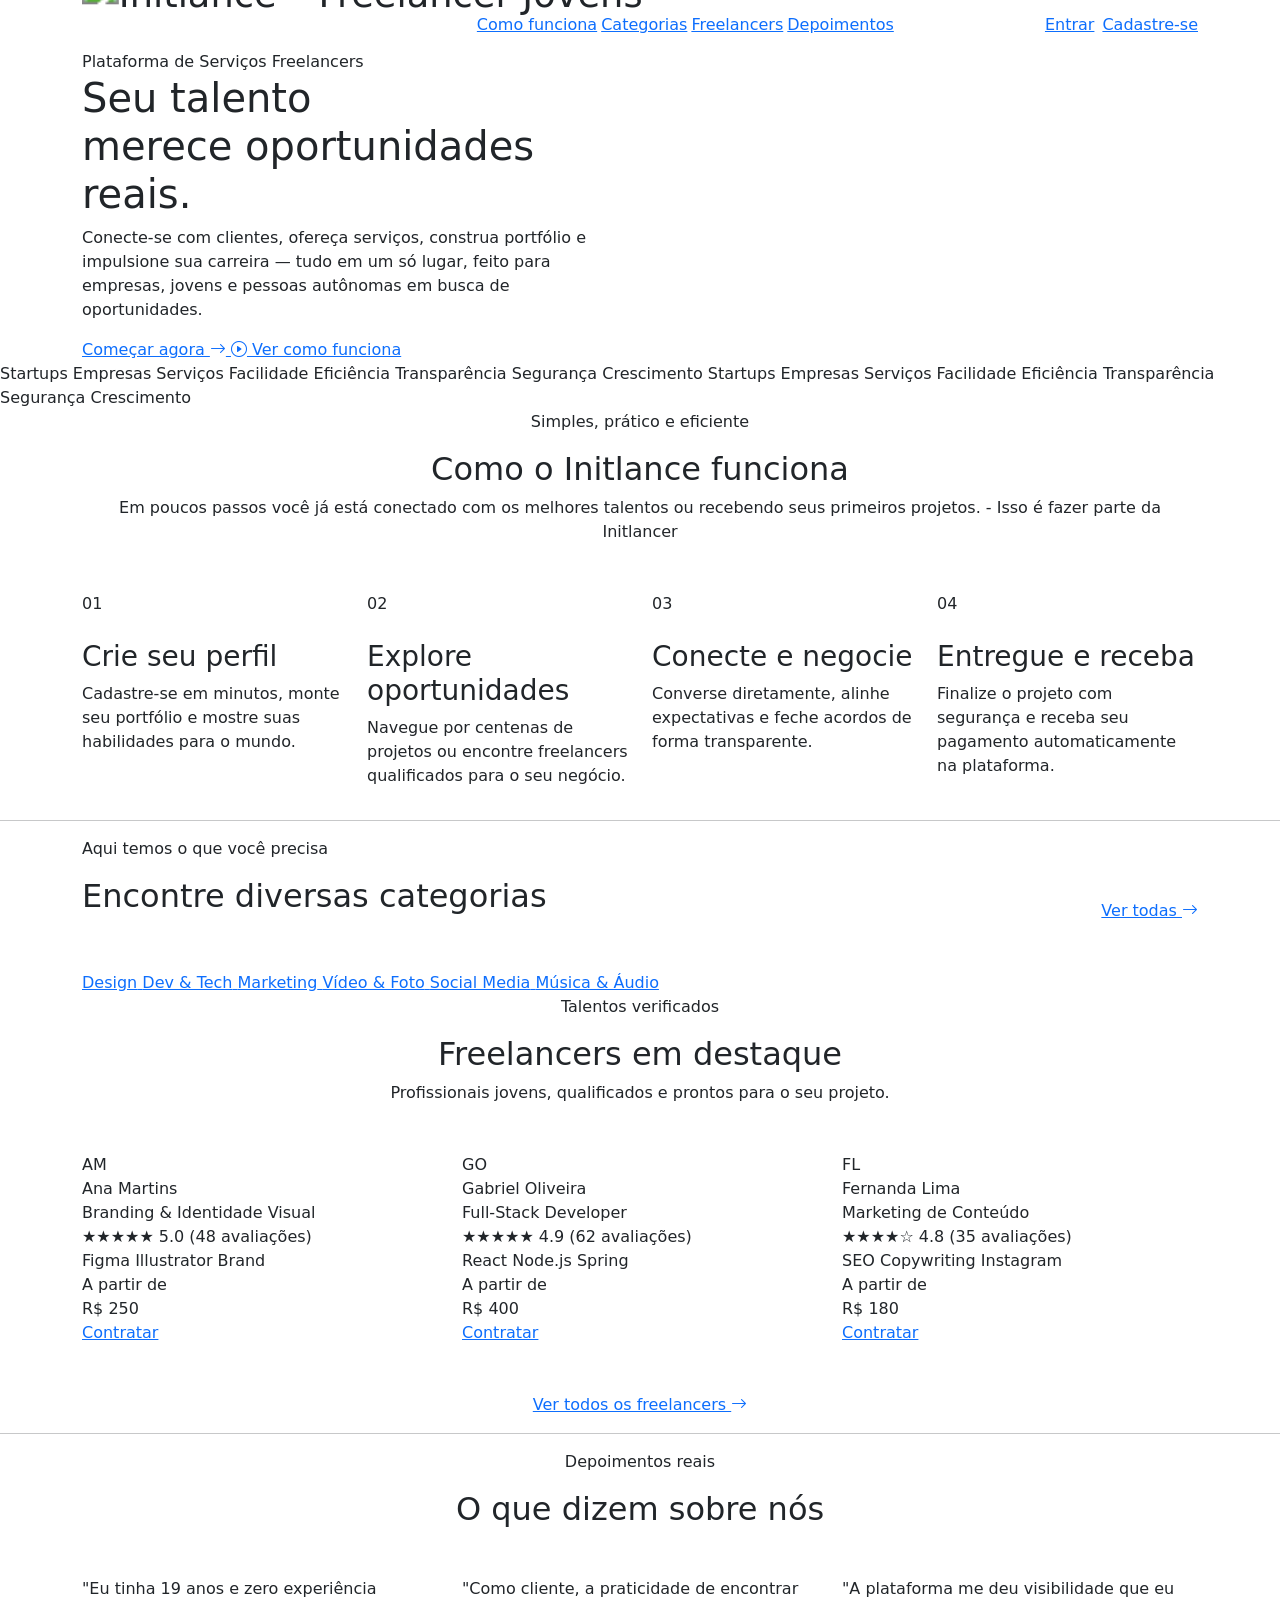
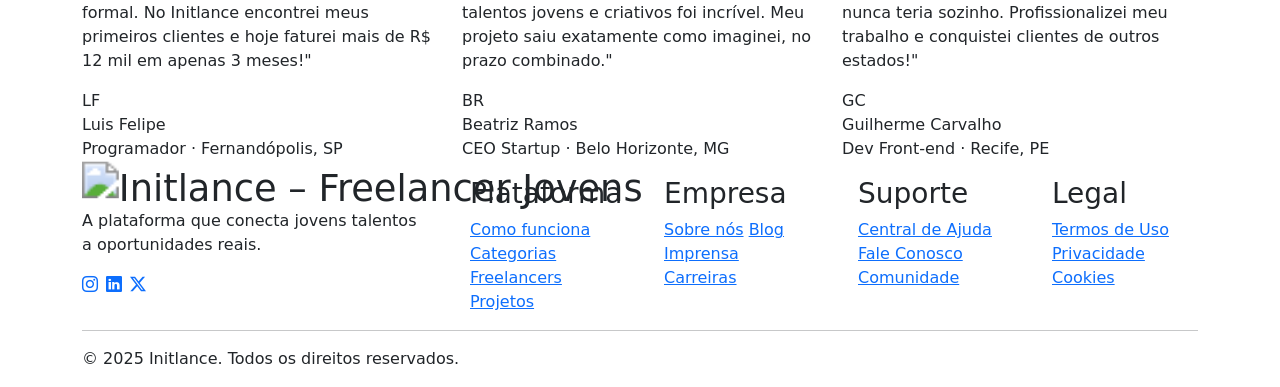
==== src/main/resources/templates/index.html @ fe950bd8 "corrigindo os bugs de repositório e git" ====
<!DOCTYPE html>
<html lang="pt-BR">

<head>
    <meta charset="UTF-8" />
    <meta name="viewport" content="width=device-width, initial-scale=1.0" />
    <meta name="description"
        content="Initlance — A plataforma de freelancers jovens. Conecte talentos, conquiste projetos e construa sua carreira." />
    <title>Initlance - home</title>

    <link href="https://cdn.jsdelivr.net/npm/bootstrap@5.3.2/dist/css/bootstrap.min.css" rel="stylesheet" />

    <link
        href="https://fonts.googleapis.com/css2?family=Syne:wght@400;600;700;800&family=DM+Sans:ital,opsz,wght@0,9..40,300;0,9..40,400;0,9..40,500;1,9..40,300&display=swap"
        rel="stylesheet" />

    <link rel="stylesheet" href="https://cdn.jsdelivr.net/npm/bootstrap-icons@1.11.3/font/bootstrap-icons.min.css" />

    <link rel="stylesheet" th:href="@{/CSS/styles.css}" />


    <link rel="icon" type="image/png" th:href="@{/IMG/favicon-16x16.png}" />
</head>

<body>


    <header>
        <nav class="navbar-initlance" aria-label="Navegação principal">
            <div class="container">
                <div class="d-flex align-items-center justify-content-between flex-wrap gap-3">

                    <a class="navbar-brand d-flex align-items-center" href="#" aria-label="Initlance – Página inicial">
                        <img th:src="@{/IMG/logoInitlanceSemfundo.png}" alt="Initlance – Freelancer Jovens"
                            style="height: 50px; width: auto; transform: scale(2.3); transform-origin: left center;" />
                    </a>

                    <nav class="d-none d-lg-flex align-items-center gap-1" aria-label="Links de navegação">
                        <a class="nav-link-custom" href="#como-funciona">Como funciona</a>
                        <a class="nav-link-custom" href="#categorias">Categorias</a>
                        <a class="nav-link-custom" href="#freelancers">Freelancers</a>
                        <a class="nav-link-custom" href="#depoimentos">Depoimentos</a>
                    </nav>

                    <div class="d-flex align-items-center gap-2">
                        <a th:href="@{/login/sing-up}" href="/login/sing-up"
                            class="btn-nav-entrar d-none d-sm-inline-flex">Entrar</a>
                        <a th:href="@{/login/entrar-como}" href="/login/entrar-como"
                            class="btn-nav-cadastro">Cadastre-se</a>
                    </div>

                </div>
            </div>
        </nav>
    </header>

    <main>


        <section class="hero" aria-labelledby="hero-heading">
            <div class="blob blob-1" aria-hidden="true"></div>
            <div class="blob blob-2" aria-hidden="true"></div>
            <div class="blob blob-3" aria-hidden="true"></div>

            <div class="container position-relative z-1">
                <div class="row align-items-center gy-1">

                    <!-- Texto -->
                    <div class="col-lg-6">
                        <div class="hero-badge" role="status">
                            <span class="dot" aria-hidden="true"></span>
                            Plataforma de Serviços Freelancers
                        </div>

                        <h1 class="hero-title" id="hero-heading">
                            Seu talento<br />
                            merece <span class="highlight">oportunidades</span><br />
                            reais.
                        </h1>

                        <p class="hero-subtitle">
                            Conecte-se com clientes, ofereça serviços, construa portfólio
                            e impulsione sua carreira — tudo em um só lugar, feito para empresas, jovens e pessoas
                            autônomas em busca de oportunidades.
                        </p>

                        <div class="hero-cta-group">
                            <a th:href="@{/login/entrar-como}" href="/login/entrar-como" class="btn-primary-grad">
                                Começar agora <i class="bi bi-arrow-right" aria-hidden="true"></i>
                            </a>
                            <a href="#como-funciona" class="btn-outline-grad">
                                <i class="bi bi-play-circle" aria-hidden="true"></i>
                                Ver como funciona
                            </a>
                        </div>

                    </div>

                </div>
        </section>

        <div class="logos-strip" aria-label="Empresas parceiras">
            <div class="logos-track" aria-hidden="true">
                <span class="logo-item">Startups</span>
                <span class="logo-item">Empresas</span>
                <span class="logo-item">Serviços</span>
                <span class="logo-item">Facilidade</span>
                <span class="logo-item">Eficiência</span>
                <span class="logo-item">Transparência</span>
                <span class="logo-item">Segurança</span>
                <span class="logo-item">Crescimento</span>
                <span class="logo-item">Startups</span>
                <span class="logo-item">Empresas</span>
                <span class="logo-item">Serviços</span>
                <span class="logo-item">Facilidade</span>
                <span class="logo-item">Eficiência</span>
                <span class="logo-item">Transparência</span>
                <span class="logo-item">Segurança</span>
                <span class="logo-item">Crescimento</span>

            </div>
        </div>


        <section class="how-section" id="como-funciona" aria-labelledby="how-heading">
            <div class="container">

                <div class="text-center mb-5">
                    <p class="section-label">Simples, prático e eficiente</p>
                    <h2 class="section-title" id="how-heading">
                        Como o Initlance <span class="clr-purple">funciona</span>
                    </h2>
                    <p class="section-subtitle mx-auto text-center">
                        Em poucos passos você já está conectado com os melhores talentos ou recebendo seus primeiros
                        projetos. - Isso é fazer parte da Initlancer
                    </p>
                </div>

                <div class="row g-4">
                    <div class="col-md-6 col-lg-3">
                        <article class="step-card">
                            <div class="step-number">01</div>
                            <div class="step-icon"><i class="bi bi-person-plus-fill text-white" aria-hidden="true"></i>
                            </div>
                            <h3 class="step-title">Crie seu perfil</h3>
                            <p class="step-desc">Cadastre-se em minutos, monte seu portfólio e mostre suas habilidades
                                para o mundo.</p>
                        </article>
                    </div>
                    <div class="col-md-6 col-lg-3">
                        <article class="step-card">
                            <div class="step-number">02</div>
                            <div class="step-icon"><i class="bi bi-search text-white" aria-hidden="true"></i></div>
                            <h3 class="step-title">Explore oportunidades</h3>
                            <p class="step-desc">Navegue por centenas de projetos ou encontre freelancers qualificados
                                para o seu negócio.</p>
                        </article>
                    </div>
                    <div class="col-md-6 col-lg-3">
                        <article class="step-card">
                            <div class="step-number">03</div>
                            <div class="step-icon"><i class="bi bi-chat-dots-fill text-white" aria-hidden="true"></i>
                            </div>
                            <h3 class="step-title">Conecte e negocie</h3>
                            <p class="step-desc">Converse diretamente, alinhe expectativas e feche acordos de forma
                                transparente.</p>
                        </article>
                    </div>
                    <div class="col-md-6 col-lg-3">
                        <article class="step-card">
                            <div class="step-number">04</div>
                            <div class="step-icon"><i class="bi bi-currency-dollar text-white" aria-hidden="true"></i>
                            </div>
                            <h3 class="step-title">Entregue e receba</h3>
                            <p class="step-desc">Finalize o projeto com segurança e receba seu pagamento automaticamente
                                na plataforma.</p>
                        </article>
                    </div>
                </div>

            </div>
        </section>

        <hr class="divider-grad" aria-hidden="true" />


        <section class="categories-section" id="categorias" aria-labelledby="cat-heading">
            <div class="container">

                <div class="d-flex flex-wrap align-items-end justify-content-between gap-3 mb-5">
                    <div>
                        <p class="section-label">Aqui temos o que você precisa</p>
                        <h2 class="section-title" id="cat-heading">Encontre diversas <span
                                class="clr-purple">categorias</span>
                        </h2>
                    </div>
                    <a href="#" class="btn-outline-grad btn-sm-custom">Ver todas <i class="bi bi-arrow-right"
                            aria-hidden="true"></i></a>
                </div>

                <div class="cat-grid">
                    <a href="#" class="cat-card">
                        <span class="cat-icon" role="img" aria-label="Design"></span>
                        <span class="cat-name">Design</span>

                    </a>
                    <a href="#" class="cat-card">
                        <span class="cat-icon" role="img" aria-label="Desenvolvimento"></span>
                        <span class="cat-name">Dev &amp; Tech</span>

                    </a>
                    <a href="#" class="cat-card">
                        <span class="cat-icon" role="img" aria-label="Marketing"></span>
                        <span class="cat-name">Marketing</span>

                    </a>
                    <a href="#" class="cat-card">
                        <span class="cat-icon" role="img" aria-label="Vídeo"></span>
                        <span class="cat-name">Vídeo &amp; Foto</span>

                    </a>
                    <a href="#" class="cat-card">
                        <span class="cat-icon" role="img" aria-label="Social Media"></span>
                        <span class="cat-name">Social Media</span>

                    </a>
                    <a href="#" class="cat-card">
                        <span class="cat-icon" role="img" aria-label="Música"></span>
                        <span class="cat-name">Música &amp; Áudio</span>

                    </a>
                </div>

            </div>
        </section>


        <section class="featured-section" id="freelancers" aria-labelledby="feat-heading">
            <div class="container">

                <div class="text-center mb-5">
                    <p class="section-label">Talentos verificados</p>
                    <h2 class="section-title" id="feat-heading">Freelancers em <span class="clr-purple">destaque</span>
                    </h2>
                    <p class="section-subtitle mx-auto text-center">Profissionais jovens, qualificados e prontos para o
                        seu projeto.</p>
                </div>

                <div class="row g-4">

                    <div class="col-md-6 col-lg-4">
                        <article class="freelancer-card">
                            <div class="card-cover">
                                <div class="card-avatar-wrap">
                                    <div class="card-avatar av-purple">AM</div>
                                </div>
                            </div>
                            <div class="card-body-custom">
                                <div class="card-name">Ana Martins</div>
                                <div class="card-role">Branding &amp; Identidade Visual</div>
                                <div class="card-stars">
                                    <span class="stars-fill" aria-hidden="true">★★★★★</span>
                                    <span>5.0 <span class="clr-muted">(48 avaliações)</span></span>
                                </div>
                                <div class="card-tags" aria-label="Habilidades">
                                    <span class="tag-pill">Figma</span>
                                    <span class="tag-pill">Illustrator</span>
                                    <span class="tag-pill">Brand</span>
                                </div>
                            </div>
                            <div class="card-footer-custom">
                                <div>
                                    <div class="price-label">A partir de</div>
                                    <div class="price-value">R$ 250</div>
                                </div>
                                <a href="#" class="btn-hire">Contratar</a>
                            </div>
                        </article>
                    </div>

                    <div class="col-md-6 col-lg-4">
                        <article class="freelancer-card">
                            <div class="card-cover alt">
                                <div class="card-avatar-wrap">
                                    <div class="card-avatar av-pink">GO</div>
                                </div>
                            </div>
                            <div class="card-body-custom">
                                <div class="card-name">Gabriel Oliveira</div>
                                <div class="card-role">Full-Stack Developer</div>
                                <div class="card-stars">
                                    <span class="stars-fill" aria-hidden="true">★★★★★</span>
                                    <span>4.9 <span class="clr-muted">(62 avaliações)</span></span>
                                </div>
                                <div class="card-tags" aria-label="Habilidades">
                                    <span class="tag-pill">React</span>
                                    <span class="tag-pill">Node.js</span>
                                    <span class="tag-pill">Spring</span>
                                </div>
                            </div>
                            <div class="card-footer-custom">
                                <div>
                                    <div class="price-label">A partir de</div>
                                    <div class="price-value">R$ 400</div>
                                </div>
                                <a href="#" class="btn-hire">Contratar</a>
                            </div>
                        </article>
                    </div>

                    <div class="col-md-6 col-lg-4">
                        <article class="freelancer-card">
                            <div class="card-cover alt2">
                                <div class="card-avatar-wrap">
                                    <div class="card-avatar av-blue">FL</div>
                                </div>
                            </div>
                            <div class="card-body-custom">
                                <div class="card-name">Fernanda Lima</div>
                                <div class="card-role">Marketing de Conteúdo</div>
                                <div class="card-stars">
                                    <span class="stars-fill" aria-hidden="true">★★★★☆</span>
                                    <span>4.8 <span class="clr-muted">(35 avaliações)</span></span>
                                </div>
                                <div class="card-tags" aria-label="Habilidades">
                                    <span class="tag-pill">SEO</span>
                                    <span class="tag-pill">Copywriting</span>
                                    <span class="tag-pill">Instagram</span>
                                </div>
                            </div>
                            <div class="card-footer-custom">
                                <div>
                                    <div class="price-label">A partir de</div>
                                    <div class="price-value">R$ 180</div>
                                </div>
                                <a href="#" class="btn-hire">Contratar</a>
                            </div>
                        </article>
                    </div>

                </div>

                <div class="text-center mt-5">
                    <a href="#" class="btn-outline-grad">Ver todos os freelancers <i class="bi bi-arrow-right"
                            aria-hidden="true"></i></a>
                </div>

            </div>
        </section>

        <hr class="divider-grad" aria-hidden="true" />

        <!-- ══════════ DEPOIMENTOS ══════════ -->
        <section class="testimonials-section" id="depoimentos" aria-labelledby="testi-heading">
            <div class="container">

                <div class="text-center mb-5">
                    <p class="section-label">Depoimentos reais</p>
                    <h2 class="section-title" id="testi-heading">O que dizem sobre<span class="clr-purple"> nós</span>
                    </h2>
                </div>

                <div class="row g-4">

                    <div class="col-md-6 col-lg-4">
                        <blockquote class="testi-card">
                            <p class="testi-text">
                                "Eu tinha 19 anos e zero experiência formal. No Initlance encontrei meus primeiros
                                clientes e hoje faturei mais de R$ 12 mil em apenas 3 meses!"
                            </p>
                            <footer class="testi-author">
                                <div class="avatar av-purple" aria-hidden="true">LF</div>
                                <div>
                                    <div class="testi-name">Luis Felipe</div>
                                    <div class="testi-role">Programador · Fernandópolis, SP</div>
                                </div>
                            </footer>
                        </blockquote>
                    </div>

                    <div class="col-md-6 col-lg-4">
                        <blockquote class="testi-card">
                            <p class="testi-text">
                                "Como cliente, a praticidade de encontrar talentos jovens e criativos foi incrível. Meu
                                projeto saiu exatamente como imaginei, no prazo combinado."
                            </p>
                            <footer class="testi-author">
                                <div class="avatar av-pink" aria-hidden="true">BR</div>
                                <div>
                                    <div class="testi-name">Beatriz Ramos</div>
                                    <div class="testi-role">CEO Startup · Belo Horizonte, MG</div>
                                </div>
                            </footer>
                        </blockquote>
                    </div>

                    <div class="col-md-6 col-lg-4">
                        <blockquote class="testi-card">
                            <p class="testi-text">
                                "A plataforma me deu visibilidade que eu nunca teria sozinho. Profissionalizei meu
                                trabalho e conquistei clientes de outros estados!"
                            </p>
                            <footer class="testi-author">
                                <div class="avatar av-blue" aria-hidden="true">GC</div>
                                <div>
                                    <div class="testi-name">Guilherme Carvalho</div>
                                    <div class="testi-role">Dev Front-end · Recife, PE</div>
                                </div>
                            </footer>
                        </blockquote>
                    </div>

                </div>

            </div>
        </section>
    </main>
    <footer aria-labelledby="footer-heading">
        <h2 id="footer-heading" class="visually-hidden">Rodapé do site</h2>
        <div class="container">
            <div class="row g-5">

                <div class="col-lg-4">
                    <div class="footer-logo">
                        <img th:src="@{/IMG/logoInitlanceSemfundo.png}" alt="Initlance – Freelancer Jovens"
                            style="height: 50px; width: auto; transform: scale(2.3); transform-origin: left center;" />
                    </div>
                    <p class="footer-tagline mt-2">A plataforma que conecta jovens talentos a oportunidades reais.</p>
                    <div class="d-flex gap-2 mt-3">
                        <a href="https://www.instagram.com/initlance?igsh=MXZreDd6c2llYTM5ag==" class="social-btn"
                            aria-label="Instagram"><i class="bi bi-instagram" aria-hidden="true"></i></a>
                        <a href="#" class="social-btn" aria-label="LinkedIn"><i class="bi bi-linkedin"
                                aria-hidden="true"></i></a>
                        <a href="#" class="social-btn" aria-label="Twitter / X"><i class="bi bi-twitter-x"
                                aria-hidden="true"></i></a>
                    </div>
                </div>

                <div class="col-6 col-lg-2">
                    <h3 class="footer-heading">Plataforma</h3>
                    <nav aria-label="Links da plataforma">
                        <a href="#" class="footer-link">Como funciona</a>
                        <a href="#" class="footer-link">Categorias</a>
                        <a href="#" class="footer-link">Freelancers</a>
                        <a href="#" class="footer-link">Projetos</a>
                    </nav>
                </div>

                <div class="col-6 col-lg-2">
                    <h3 class="footer-heading">Empresa</h3>
                    <nav aria-label="Links da empresa">
                        <a href="#" class="footer-link">Sobre nós</a>
                        <a href="#" class="footer-link">Blog</a>
                        <a href="#" class="footer-link">Imprensa</a>
                        <a href="#" class="footer-link">Carreiras</a>
                    </nav>
                </div>

                <div class="col-6 col-lg-2">
                    <h3 class="footer-heading">Suporte</h3>
                    <nav aria-label="Links de suporte">
                        <a href="#" class="footer-link">Central de Ajuda</a>
                        <a href="#" class="footer-link">Fale Conosco</a>
                        <a href="#" class="footer-link">Comunidade</a>
                    </nav>
                </div>

                <div class="col-6 col-lg-2">
                    <h3 class="footer-heading">Legal</h3>
                    <nav aria-label="Links legais">
                        <a href="#" class="footer-link">Termos de Uso</a>
                        <a href="#" class="footer-link">Privacidade</a>
                        <a href="#" class="footer-link">Cookies</a>
                    </nav>
                </div>

            </div>

            <hr class="footer-divider" aria-hidden="true" />

            <div class="d-flex flex-wrap justify-content-between align-items-center gap-2">
                <p class="footer-copy">© 2025 Initlance. Todos os direitos reservados.</p>

            </div>
        </div>
    </footer>

    <!-- Bootstrap JS -->
    <script src="https://cdn.jsdelivr.net/npm/bootstrap@5.3.2/dist/js/bootstrap.bundle.min.js"></script>

    <!-- Scroll reveal -->
    <script>
        const observer = new IntersectionObserver((entries) => {
            entries.forEach(e => {
                if (e.isIntersecting) {
                    e.target.style.opacity = '1';
                    e.target.style.transform = 'translateY(0)';
                }
            });
        }, { threshold: 0.1 });

        document.querySelectorAll('.step-card, .freelancer-card, .testi-card, .cat-card').forEach(el => {
            el.style.opacity = '0';
            el.style.transform = 'translateY(20px)';
            el.style.transition = 'opacity .5s ease, transform .5s ease';
            observer.observe(el);
        });
    </script>

</body>

</html>
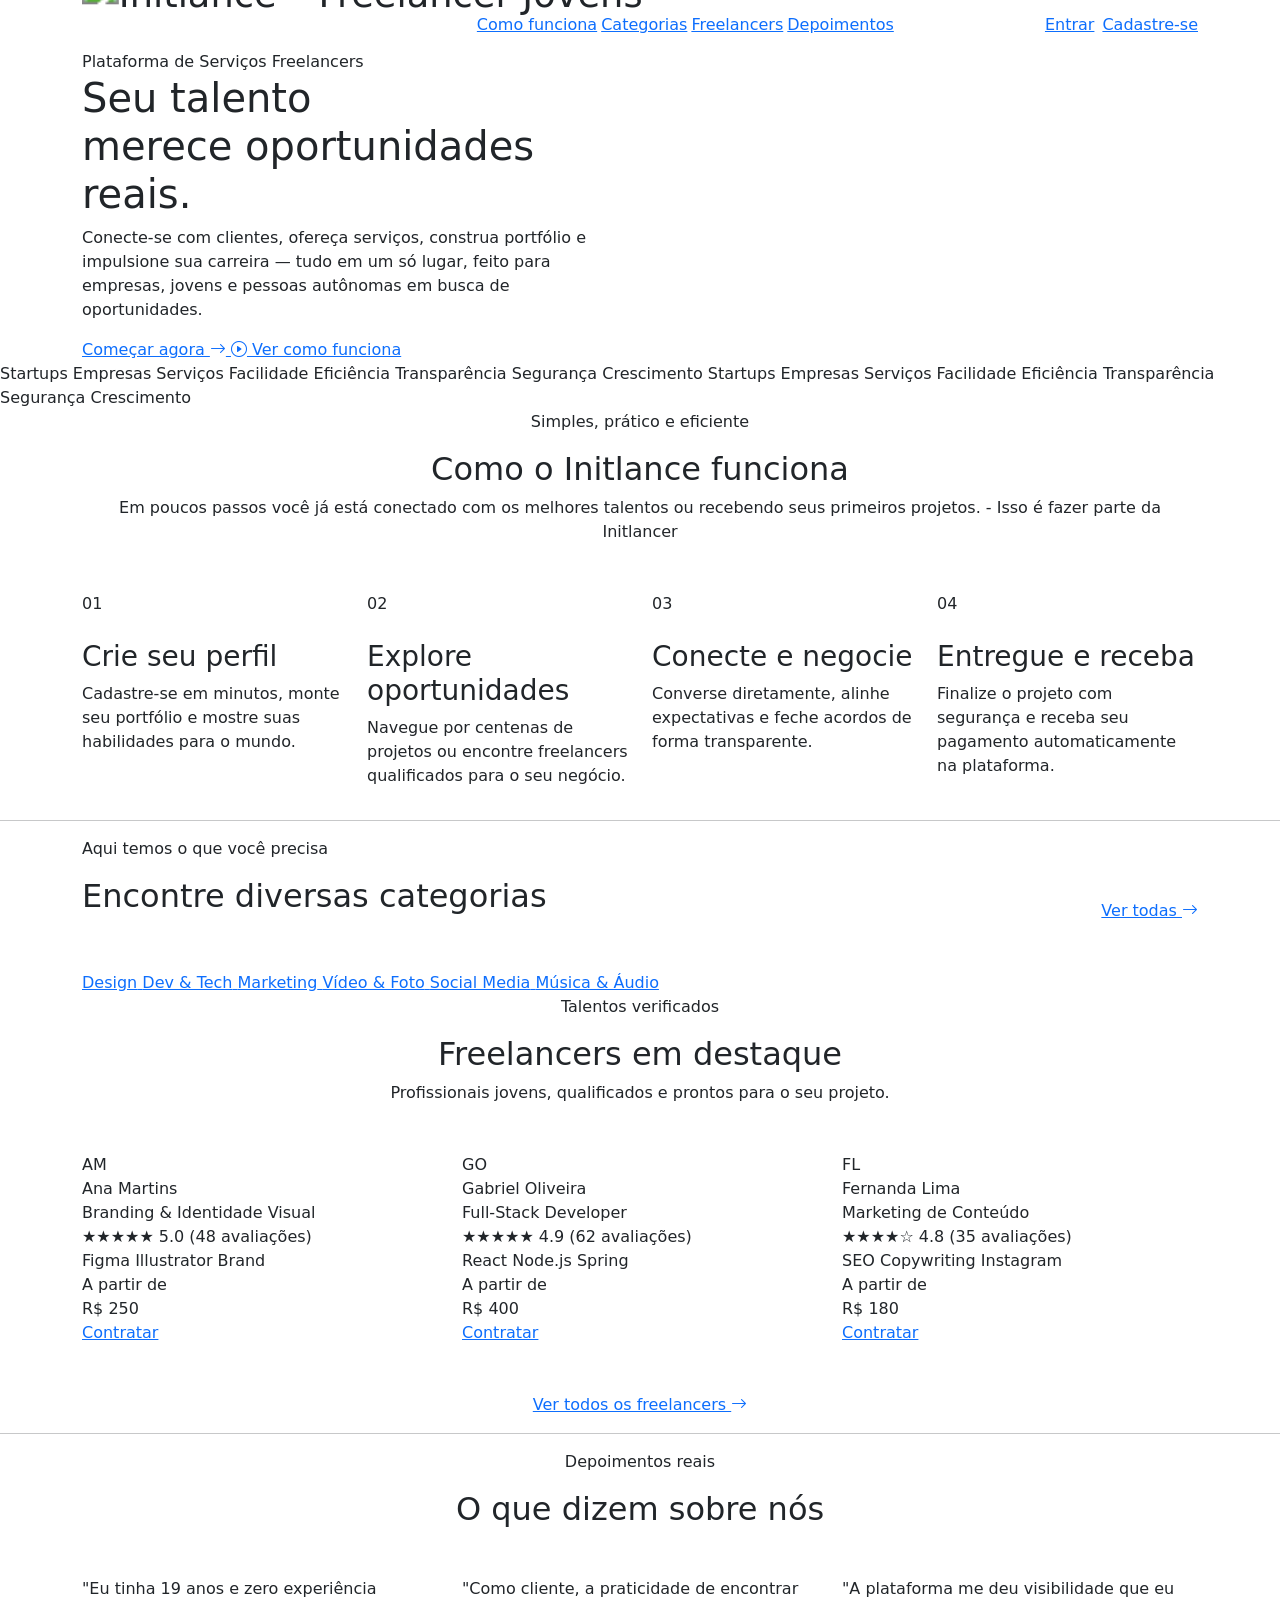
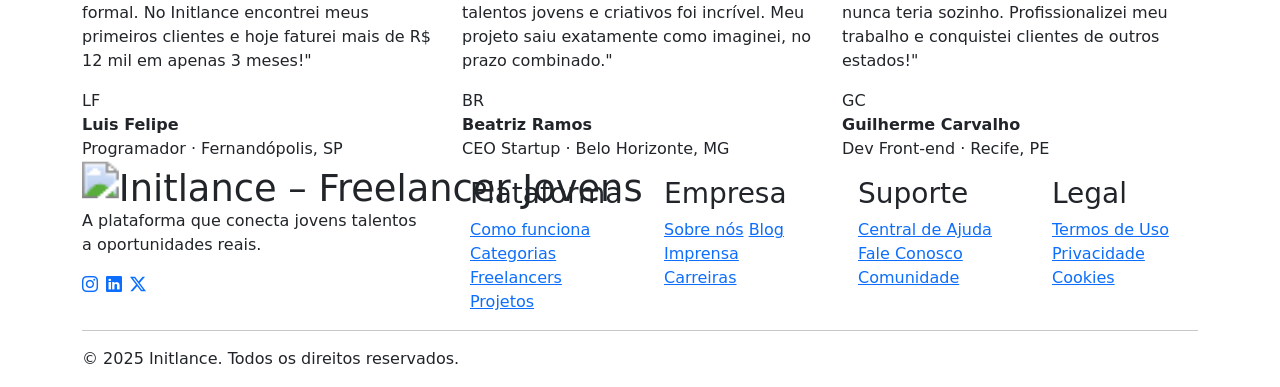
==== commit 9dbac5ad: "estruturação do css e correção de bug do layout" ====
--- a/src/main/resources/templates/index.html
+++ b/src/main/resources/templates/index.html
@@ -16,7 +16,16 @@
 
     <link rel="stylesheet" href="https://cdn.jsdelivr.net/npm/bootstrap-icons@1.11.3/font/bootstrap-icons.min.css" />
 
-    <link rel="stylesheet" th:href="@{/CSS/styles.css}" />
+    <link rel="stylesheet" th:href="@{/CSS/base/variables.css}" />
+    <link rel="stylesheet" th:href="@{/CSS/base/reset.css}" />
+    <link rel="stylesheet" th:href="@{/CSS/base/typography.css}" />
+    <link rel="stylesheet" th:href="@{/CSS/base/animations.css}" />
+    <link rel="stylesheet" th:href="@{/CSS/components/blobs.css}" />
+    <link rel="stylesheet" th:href="@{/CSS/components/navbar.css}" />
+    <link rel="stylesheet" th:href="@{/CSS/components/buttons.css}" />
+    <link rel="stylesheet" th:href="@{/CSS/components/cards.css}" />
+    <link rel="stylesheet" th:href="@{/CSS/components/footer.css}" />
+    <link rel="stylesheet" th:href="@{/CSS/pages/home.css}" />
 
 
     <link rel="icon" type="image/png" th:href="@{/IMG/favicon-16x16.png}" />
@@ -350,7 +359,7 @@
 
         <hr class="divider-grad" aria-hidden="true" />
 
-        <!-- ══════════ DEPOIMENTOS ══════════ -->
+<!-- depoimentos -->
         <section class="testimonials-section" id="depoimentos" aria-labelledby="testi-heading">
             <div class="container">
 
@@ -370,8 +379,8 @@
                             </p>
                             <footer class="testi-author">
                                 <div class="avatar av-purple" aria-hidden="true">LF</div>
-                                <div>
-                                    <div class="testi-name">Luis Felipe</div>
+                                <div class="testi-author-info">
+                                    <strong class="testi-name">Luis Felipe</strong>
                                     <div class="testi-role">Programador · Fernandópolis, SP</div>
                                 </div>
                             </footer>
@@ -386,8 +395,8 @@
                             </p>
                             <footer class="testi-author">
                                 <div class="avatar av-pink" aria-hidden="true">BR</div>
-                                <div>
-                                    <div class="testi-name">Beatriz Ramos</div>
+                                <div class="testi-author-info">
+                                    <strong class="testi-name">Beatriz Ramos</strong>
                                     <div class="testi-role">CEO Startup · Belo Horizonte, MG</div>
                                 </div>
                             </footer>
@@ -402,8 +411,8 @@
                             </p>
                             <footer class="testi-author">
                                 <div class="avatar av-blue" aria-hidden="true">GC</div>
-                                <div>
-                                    <div class="testi-name">Guilherme Carvalho</div>
+                                <div class="testi-author-info">
+                                    <strong class="testi-name">Guilherme Carvalho</strong>
                                     <div class="testi-role">Dev Front-end · Recife, PE</div>
                                 </div>
                             </footer>
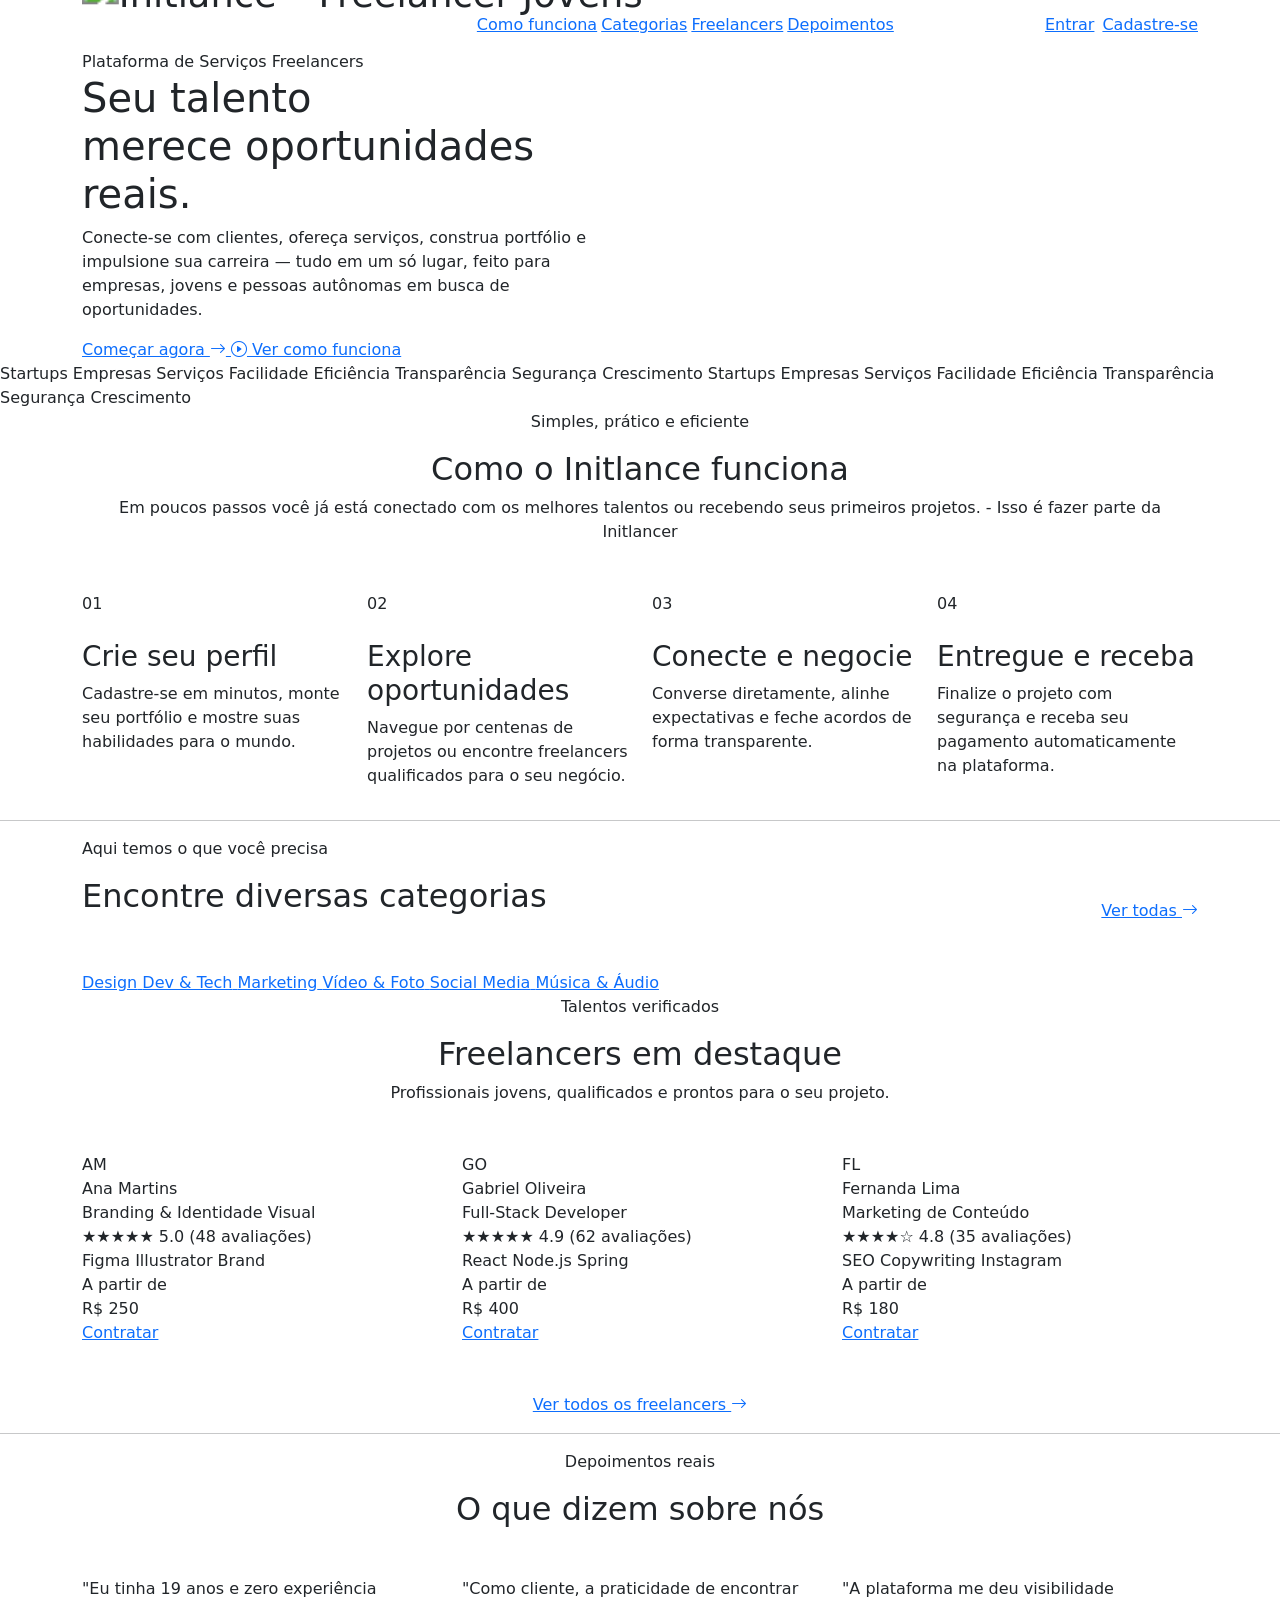
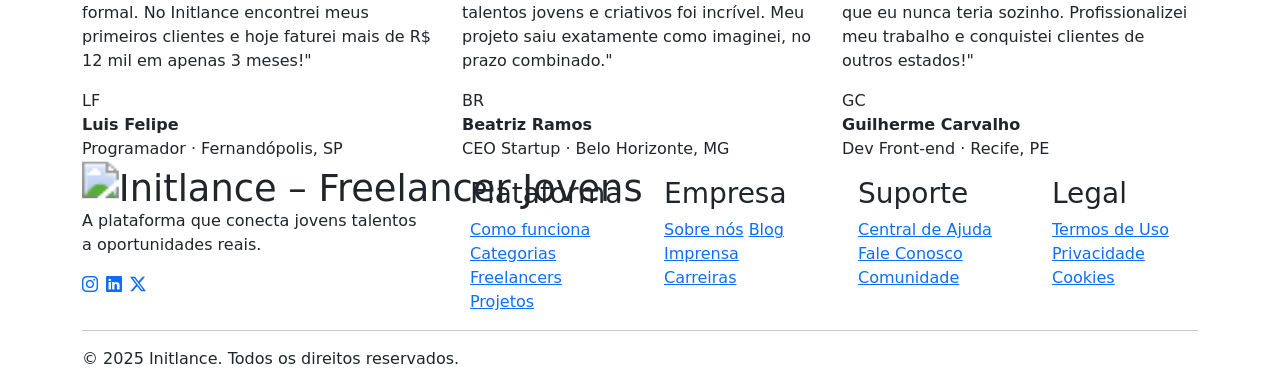
==== commit 9d8976f2: "autenticação com git implementada" ====
--- a/src/main/resources/templates/index.html
+++ b/src/main/resources/templates/index.html
@@ -406,7 +406,7 @@
                     <div class="col-md-6 col-lg-4">
                         <blockquote class="testi-card">
                             <p class="testi-text">
-                                "A plataforma me deu visibilidade que eu nunca teria sozinho. Profissionalizei meu
+                                "A plataforma me deu visibilidade <br>que eu nunca teria sozinho. Profissionalizei meu
                                 trabalho e conquistei clientes de outros estados!"
                             </p>
                             <footer class="testi-author">
